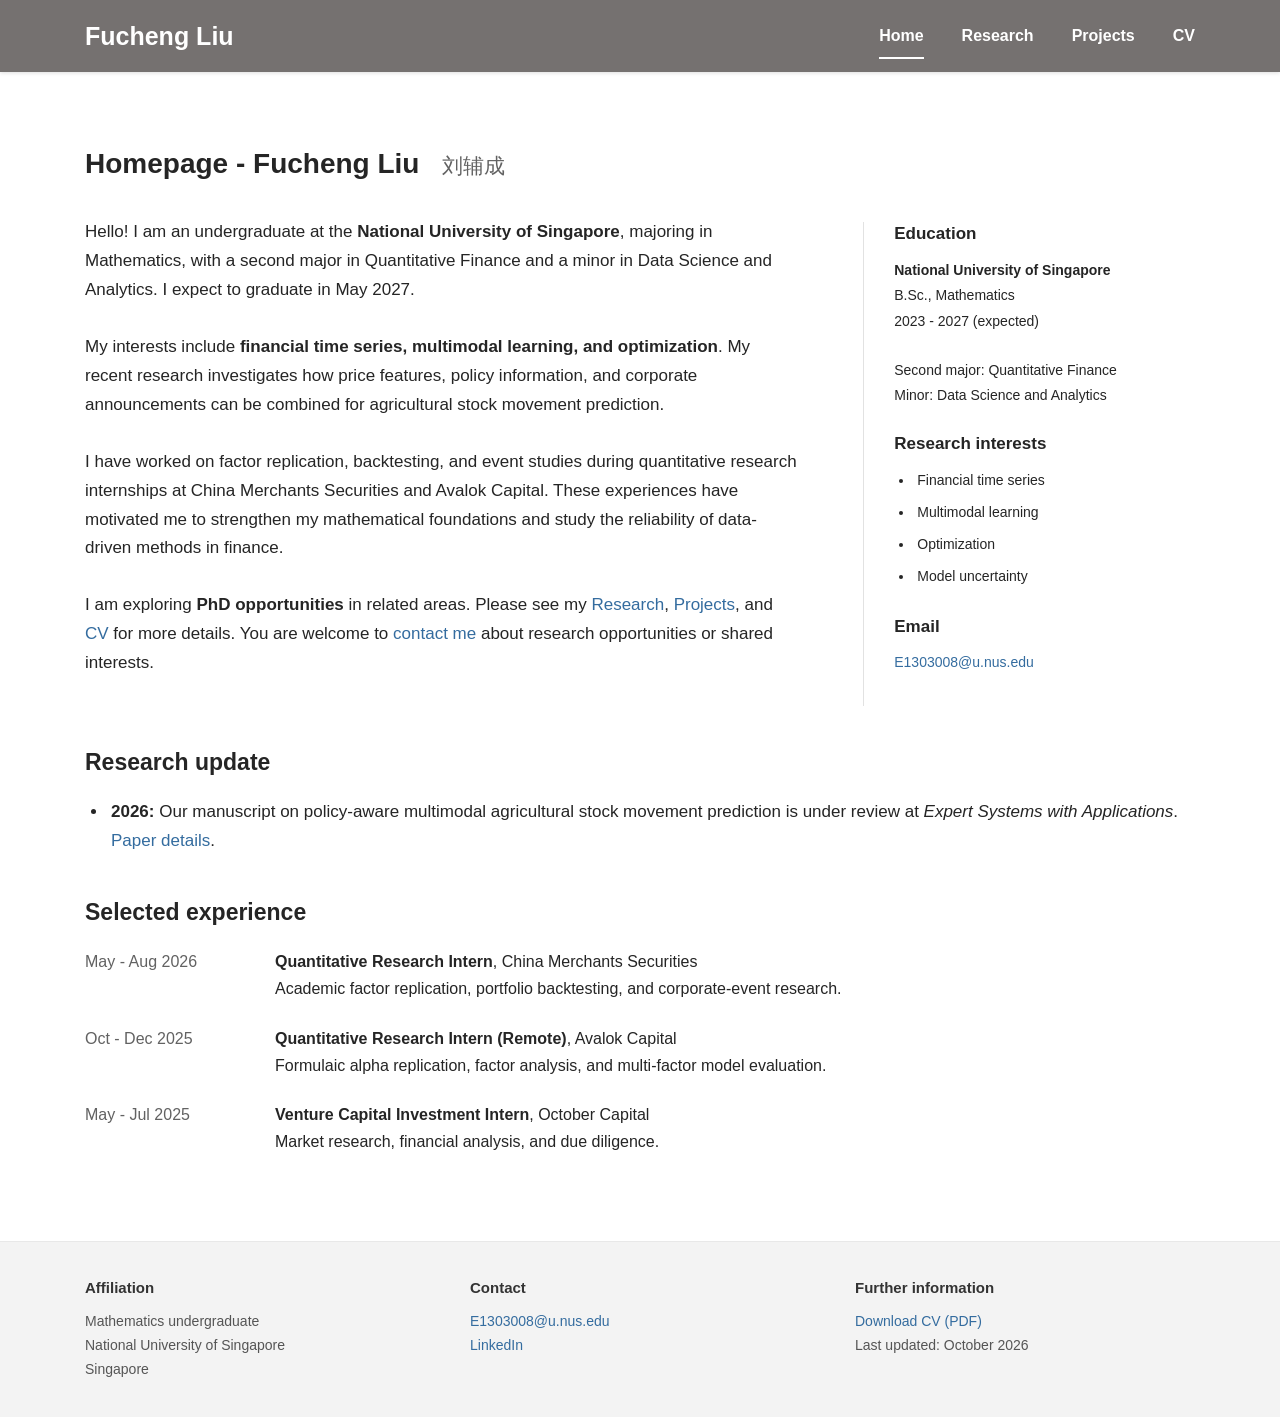
==== index.html @ ba133e46 "Publish academic homepage" ====
<!doctype html>
<html lang="en"><head><meta charset="utf-8"><meta name="viewport" content="width=device-width,initial-scale=1">
<title>Homepage | Fucheng Liu</title><meta name="description" content="Academic homepage of Fucheng Liu, a mathematics undergraduate at the National University of Singapore. Research, projects, and curriculum vitae.">
<meta name="theme-color" content="#757170"><link rel="icon" href="favicon.svg" type="image/svg+xml"><link rel="stylesheet" href="style.css?v=2"></head>
<body><a class="skip" href="#main">Skip to content</a><header><div class="nav-wrap"><a class="name" href="index.html">Fucheng Liu</a><nav aria-label="Main navigation"><a href="index.html" aria-current="page">Home</a><a href="research.html">Research</a><a href="projects.html">Projects</a><a href="Fucheng_Liu_CV.pdf" target="_blank" rel="noopener">CV <span class="sr-only">(PDF, opens in a new tab)</span></a></nav></div></header>
<main id="main">
<h1>Homepage - Fucheng Liu <span class="chinese" lang="zh">刘辅成</span></h1>
<div class="home-layout"><div class="biography">
<p>Hello! I am an undergraduate at the <strong>National University of Singapore</strong>, majoring in Mathematics, with a second major in Quantitative Finance and a minor in Data Science and Analytics. I expect to graduate in May 2027.</p>
<p>My interests include <strong>financial time series, multimodal learning, and optimization</strong>. My recent research investigates how price features, policy information, and corporate announcements can be combined for agricultural stock movement prediction.</p>
<p>I have worked on factor replication, backtesting, and event studies during quantitative research internships at China Merchants Securities and Avalok Capital. These experiences have motivated me to strengthen my mathematical foundations and study the reliability of data-driven methods in finance.</p>
<p>I am exploring <strong>PhD opportunities</strong> in related areas. Please see my <a href="research.html">Research</a>, <a href="projects.html">Projects</a>, and <a href="Fucheng_Liu_CV.pdf" target="_blank" rel="noopener">CV</a> for more details. You are welcome to <a href="mailto:E1303008@u.nus.edu">contact me</a> about research opportunities or shared interests.</p>
</div><aside class="profile"><h2>Education</h2><p><strong>National University of Singapore</strong><br>B.Sc., Mathematics<br>2023 - 2027 (expected)</p><p>Second major: Quantitative Finance<br>Minor: Data Science and Analytics</p><h2>Research interests</h2><ul><li>Financial time series</li><li>Multimodal learning</li><li>Optimization</li><li>Model uncertainty</li></ul><h2>Email</h2><a href="mailto:E1303008@u.nus.edu">E1303008@u.nus.edu</a></aside></div>
<section class="home-section"><h2>Research update</h2><ul><li><strong>2026:</strong> Our manuscript on policy-aware multimodal agricultural stock movement prediction is under review at <em>Expert Systems with Applications</em>. <a href="research.html#atgf">Paper details</a>.</li></ul></section>
<section class="home-section"><h2>Selected experience</h2><dl class="experience"><dt>May - Aug 2026</dt><dd><strong>Quantitative Research Intern</strong>, China Merchants Securities<br>Academic factor replication, portfolio backtesting, and corporate-event research.</dd><dt>Oct - Dec 2025</dt><dd><strong>Quantitative Research Intern (Remote)</strong>, Avalok Capital<br>Formulaic alpha replication, factor analysis, and multi-factor model evaluation.</dd><dt>May - Jul 2025</dt><dd><strong>Venture Capital Investment Intern</strong>, October Capital<br>Market research, financial analysis, and due diligence.</dd></dl></section>
</main>
<footer><div class="footer-wrap"><div><h2>Affiliation</h2><p>Mathematics undergraduate<br>National University of Singapore<br>Singapore</p></div><div><h2>Contact</h2><p><a href="mailto:E1303008@u.nus.edu">E1303008@u.nus.edu</a><br><a href="https://www.linkedin.com/in/fucheng-liu-eric" target="_blank" rel="noopener noreferrer">LinkedIn</a></p></div><div><h2>Further information</h2><p><a href="Fucheng_Liu_CV.pdf" download>Download CV (PDF)</a><br>Last updated: October 2026</p></div></div></footer></body></html>
---- style.css ----
:root{--ink:#252525;--muted:#626262;--link:#346c9f;--header:#757170;--line:#e2e2e2}*{box-sizing:border-box}html{scroll-behavior:smooth;scroll-padding-top:100px}body{margin:0;background:#fff;color:var(--ink);font-family:Arial,Helvetica,sans-serif;font-size:17px;line-height:1.7}a{color:var(--link);text-decoration:none}a:hover{text-decoration:underline}a:focus-visible{outline:3px solid #75a2cc;outline-offset:5px}.skip{position:absolute;top:-90px;left:20px;background:white;padding:12px;z-index:20}.skip:focus{top:10px}.sr-only{position:absolute;width:1px;height:1px;margin:-1px;overflow:hidden;clip:rect(0,0,0,0)}header{background:var(--header);color:#fff;box-shadow:0 1px 4px #0002}.nav-wrap{max-width:1110px;margin:auto;min-height:72px;display:flex;align-items:center;justify-content:space-between;gap:30px}.name{color:#fff;font-size:25px;font-weight:700;white-space:nowrap}nav{display:flex;gap:38px}nav a{font-size:16px;color:#fff;font-weight:600;padding:22px 0;position:relative}nav a[aria-current=page]::after{content:'';position:absolute;bottom:13px;left:0;right:0;height:2px;background:#fff}main{max-width:1110px;margin:0 auto;padding:65px 0 70px;min-height:calc(100vh - 310px)}h1{font-size:28px;font-weight:700;line-height:1.3;margin:9px 0 36px}h2{font-size:23px;line-height:1.4;margin:0 0 20px}h3{font-size:20px;line-height:1.5;margin:0 0 12px}h4{font-size:17px;margin:25px 0 8px}p{margin:0 0 25px}strong{font-weight:600}.chinese{font-weight:400;font-size:21px;margin-left:15px;color:var(--muted)}.home-layout{display:grid;grid-template-columns:minmax(0,2.15fr) minmax(260px,1fr);gap:65px}.biography p{margin-bottom:28px}.profile{font-size:14px;line-height:1.8;border-left:1px solid var(--line);padding-left:30px;margin-top:4px}.profile h2{font-size:17px;margin:0 0 12px}.profile p{margin-bottom:24px}.profile ul{padding-left:20px;margin:0 0 25px}.home-section{margin-top:40px}.home-section ul{padding-left:23px}.experience{display:grid;grid-template-columns:165px 1fr;gap:22px 25px;font-size:16px}.experience dt{color:var(--muted)}.experience dd{margin:0}.page-intro{max-width:900px;margin-bottom:40px}section+section{margin-top:45px}.paper{padding:7px 0 30px}.paper h3{max-width:920px;color:#2e4f71}.authors{margin-bottom:5px}.status,.course{font-size:15px;color:var(--muted);margin-bottom:12px}.paper-links{font-size:15px;display:flex;gap:18px;margin-bottom:24px}.paper #research-summary{border-top:1px solid var(--line);padding-top:1px;max-width:950px}.note{font-size:14px;color:var(--muted)}li{padding-left:3px;margin-bottom:7px}.project{padding-bottom:25px;margin-bottom:35px;border-bottom:1px solid var(--line);max-width:980px}.project h2{margin-bottom:6px}.project p{margin-bottom:16px}footer{background:#f3f3f3;border-top:1px solid #e8e8e8}.footer-wrap{max-width:1110px;margin:auto;padding:35px 0;display:grid;grid-template-columns:1fr 1fr 1fr;gap:45px;font-size:14px;color:#555}.footer-wrap h2{font-size:15px;color:#333;margin-bottom:12px}.footer-wrap p{margin:0}@media(max-width:1190px){.nav-wrap,main,.footer-wrap{margin-left:40px;margin-right:40px}.home-layout{gap:40px}}@media(max-width:760px){body{font-size:16px}.nav-wrap{gap:15px;align-items:flex-start;padding:18px 0;flex-direction:column;min-height:0}.name{font-size:23px}nav{gap:27px}nav a{font-size:14px;padding:0 0 4px}nav a[aria-current=page]::after{bottom:0;height:1px}.nav-wrap,main,.footer-wrap{margin-left:24px;margin-right:24px}main{padding-top:35px;padding-bottom:45px}h1{font-size:25px;margin-bottom:26px}.chinese{display:block;margin:7px 0 0;font-size:18px}.home-layout{grid-template-columns:1fr;gap:10px}.profile{border-left:0;border-top:1px solid var(--line);padding:24px 0 0;display:grid;grid-template-columns:1fr;gap:0}.profile h2{margin-top:5px}.profile p,.profile ul{margin-bottom:18px}.experience{grid-template-columns:1fr;gap:5px}.experience dd{margin-bottom:20px}.footer-wrap{grid-template-columns:1fr;gap:24px;padding:28px 0}.home-section{margin-top:30px}h2{font-size:21px}h3{font-size:19px}}@media(prefers-reduced-motion:reduce){html{scroll-behavior:auto}}@media print{header,footer,.skip{display:none}main{margin:0;padding:0}.profile{font-size:12px}body{font-size:12px}.home-layout{gap:25px}a{color:inherit}h1{font-size:22px}.project{break-inside:avoid}}
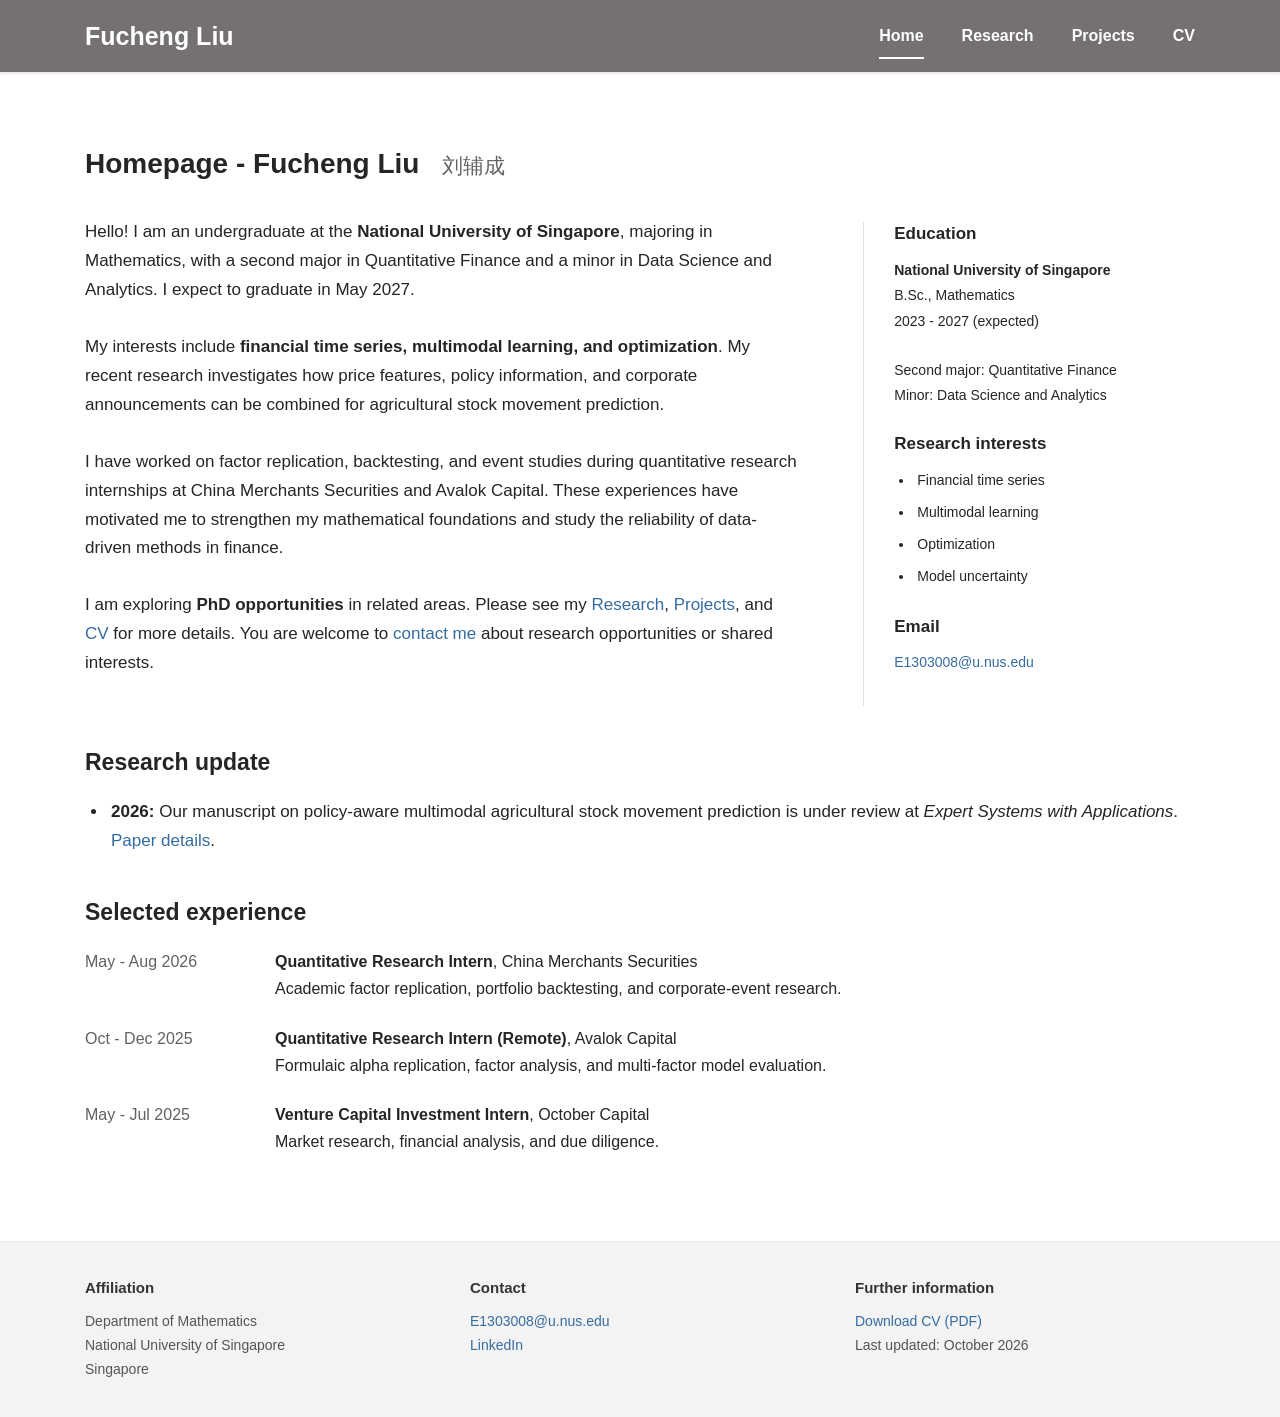
==== commit 9245cc8b: "Update department affiliation across pages" ====
--- a/index.html
+++ b/index.html
@@ -14,4 +14,4 @@
 <section class="home-section"><h2>Research update</h2><ul><li><strong>2026:</strong> Our manuscript on policy-aware multimodal agricultural stock movement prediction is under review at <em>Expert Systems with Applications</em>. <a href="research.html#atgf">Paper details</a>.</li></ul></section>
 <section class="home-section"><h2>Selected experience</h2><dl class="experience"><dt>May - Aug 2026</dt><dd><strong>Quantitative Research Intern</strong>, China Merchants Securities<br>Academic factor replication, portfolio backtesting, and corporate-event research.</dd><dt>Oct - Dec 2025</dt><dd><strong>Quantitative Research Intern (Remote)</strong>, Avalok Capital<br>Formulaic alpha replication, factor analysis, and multi-factor model evaluation.</dd><dt>May - Jul 2025</dt><dd><strong>Venture Capital Investment Intern</strong>, October Capital<br>Market research, financial analysis, and due diligence.</dd></dl></section>
 </main>
-<footer><div class="footer-wrap"><div><h2>Affiliation</h2><p>Mathematics undergraduate<br>National University of Singapore<br>Singapore</p></div><div><h2>Contact</h2><p><a href="mailto:E1303008@u.nus.edu">E1303008@u.nus.edu</a><br><a href="https://www.linkedin.com/in/fucheng-liu-eric" target="_blank" rel="noopener noreferrer">LinkedIn</a></p></div><div><h2>Further information</h2><p><a href="Fucheng_Liu_CV.pdf" download>Download CV (PDF)</a><br>Last updated: October 2026</p></div></div></footer></body></html>+<footer><div class="footer-wrap"><div><h2>Affiliation</h2><p>Department of Mathematics<br>National University of Singapore<br>Singapore</p></div><div><h2>Contact</h2><p><a href="mailto:E1303008@u.nus.edu">E1303008@u.nus.edu</a><br><a href="https://www.linkedin.com/in/fucheng-liu-eric" target="_blank" rel="noopener noreferrer">LinkedIn</a></p></div><div><h2>Further information</h2><p><a href="Fucheng_Liu_CV.pdf" download>Download CV (PDF)</a><br>Last updated: October 2026</p></div></div></footer></body></html>
